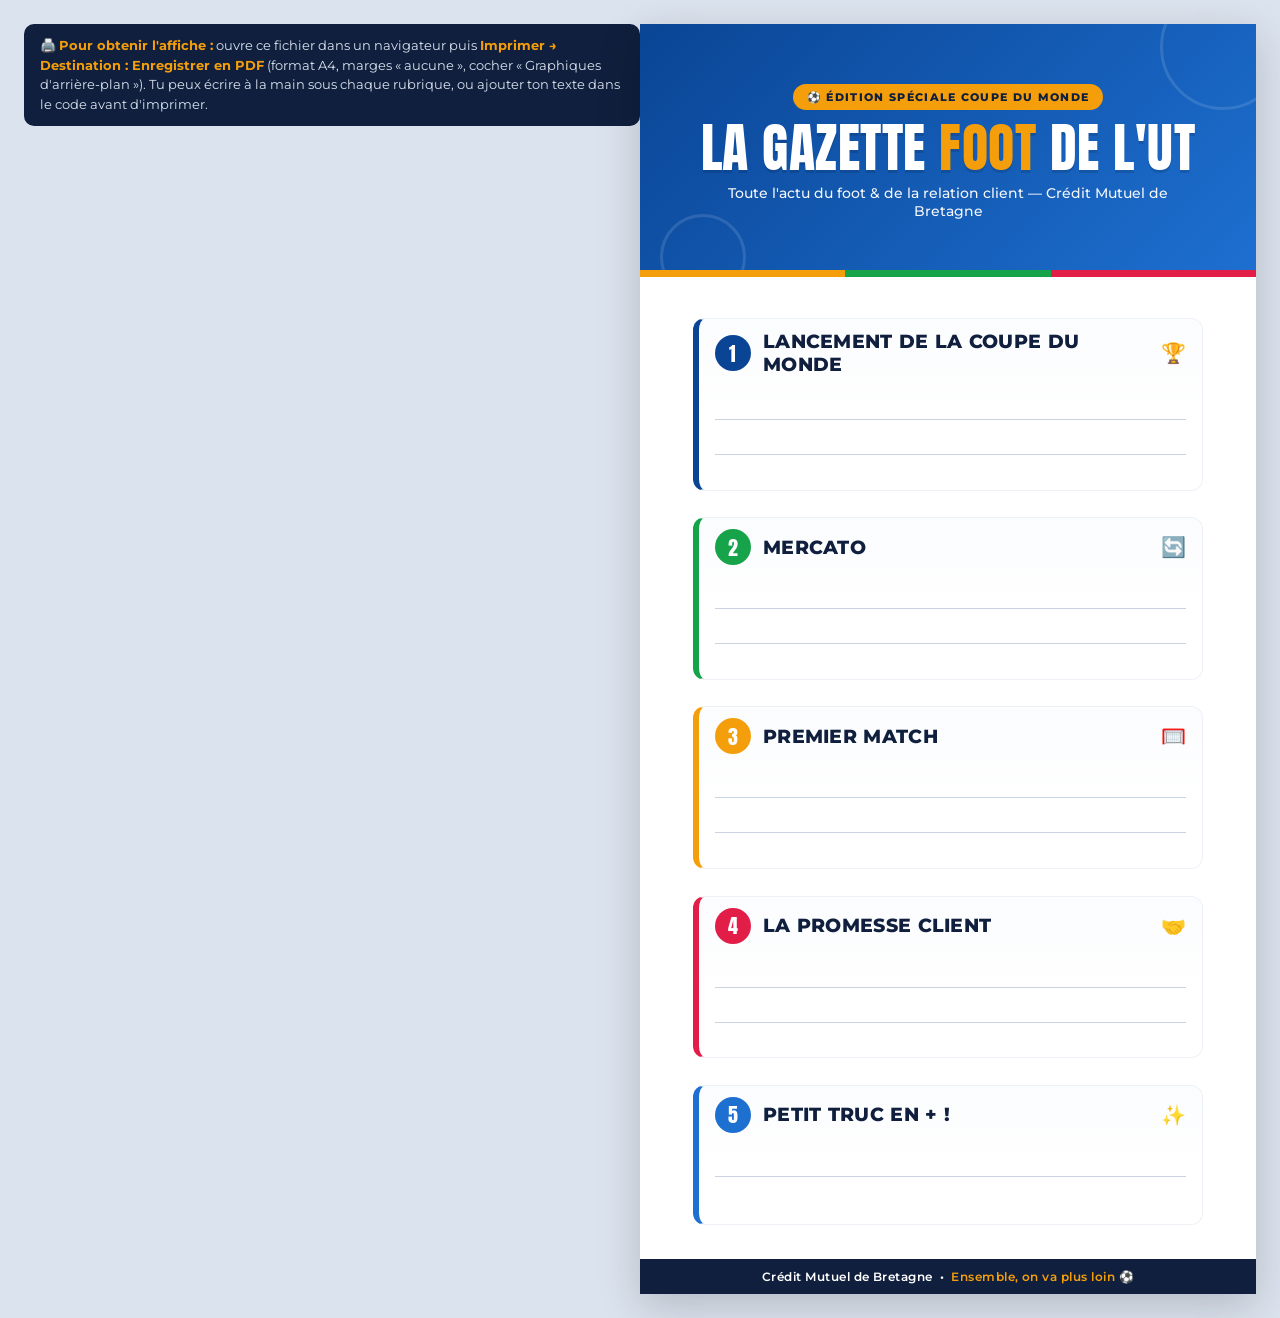
==== gazette-foot.html @ 5074d4c9 "Ajout affiche A4 La Gazette Foot de l'UT (5 rubriques, print-ready)" ====
<!DOCTYPE html>
<html lang="fr">
<head>
<meta charset="UTF-8">
<meta name="viewport" content="width=device-width, initial-scale=1.0">
<title>La Gazette Foot de l'UT — Affiche A4</title>
<link rel="preconnect" href="https://fonts.googleapis.com">
<link rel="preconnect" href="https://fonts.gstatic.com" crossorigin>
<link href="https://fonts.googleapis.com/css2?family=Anton&family=Montserrat:wght@400;500;600;700;800&display=swap" rel="stylesheet">
<style>
    :root{
        /* Palette pro & dynamique — bleu Crédit Mutuel + accents énergiques */
        --bleu:#0a4595;        /* bleu corporate */
        --bleu-clair:#1d6fd0;
        --vert:#16a34a;        /* terrain / fraîcheur */
        --orange:#f59e0b;      /* énergie, fun maîtrisé */
        --rouge:#e11d48;       /* accent ponctuel */
        --gris:#475569;
        --gris-clair:#eef2f7;
        --encre:#0f1f3d;
        --blanc:#ffffff;
    }

    *{box-sizing:border-box;margin:0;padding:0;}

    body{
        font-family:'Montserrat',Arial,sans-serif;
        background:#dbe3ee;
        color:var(--encre);
        display:flex;
        justify-content:center;
        padding:24px;
    }

    /* ---- Format A4 ---- */
    .page{
        width:210mm;
        min-height:297mm;
        background:var(--blanc);
        box-shadow:0 12px 40px rgba(0,0,0,.18);
        display:flex;
        flex-direction:column;
        overflow:hidden;
        position:relative;
    }

    /* ====== EN-TÊTE / TITRE ====== */
    .header{
        position:relative;
        background:linear-gradient(135deg,var(--bleu) 0%,var(--bleu-clair) 100%);
        color:var(--blanc);
        padding:16mm 14mm 13mm;
        text-align:center;
        overflow:hidden;
    }
    /* petites touches "ballons" en filigrane */
    .header::before,
    .header::after{
        content:"";
        position:absolute;
        border-radius:50%;
        border:3px solid rgba(255,255,255,.12);
    }
    .header::before{width:120px;height:120px;top:-40px;right:-30px;}
    .header::after{width:80px;height:80px;bottom:-30px;left:20px;}

    .kicker{
        display:inline-block;
        background:var(--orange);
        color:var(--encre);
        font-weight:800;
        letter-spacing:.12em;
        text-transform:uppercase;
        font-size:11px;
        padding:6px 14px;
        border-radius:30px;
        margin-bottom:10px;
        position:relative;
        z-index:1;
    }
    .header h1{
        font-family:'Anton',sans-serif;
        font-weight:400;
        font-size:54px;
        line-height:1;
        letter-spacing:.5px;
        text-transform:uppercase;
        position:relative;
        z-index:1;
        text-shadow:0 3px 0 rgba(0,0,0,.12);
    }
    .header h1 .foot{
        color:var(--orange);
    }
    .header .soustitre{
        margin-top:10px;
        font-size:14px;
        font-weight:500;
        opacity:.95;
        position:relative;
        z-index:1;
    }
    /* liseré tricouleur sportif sous le titre */
    .liseré{
        display:flex;
        height:7px;
    }
    .liseré span{flex:1;}
    .liseré .l1{background:var(--orange);}
    .liseré .l2{background:var(--vert);}
    .liseré .l3{background:var(--rouge);}

    /* ====== CORPS / RUBRIQUES ====== */
    .corps{
        flex:1;
        padding:11mm 14mm 9mm;
        display:flex;
        flex-direction:column;
        gap:7mm;
    }

    .rubrique{
        border:1.5px solid var(--gris-clair);
        border-left:6px solid var(--bleu);
        border-radius:12px;
        padding:11px 16px 14px;
        background:linear-gradient(180deg,#fbfcfe 0%,#ffffff 60%);
    }
    /* couleur de liseré différente par rubrique = fun mais sobre */
    .rubrique.r1{border-left-color:var(--bleu);}
    .rubrique.r2{border-left-color:var(--vert);}
    .rubrique.r3{border-left-color:var(--orange);}
    .rubrique.r4{border-left-color:var(--rouge);}
    .rubrique.r5{border-left-color:var(--bleu-clair);}

    .rubrique-tete{
        display:flex;
        align-items:center;
        gap:12px;
        margin-bottom:9px;
    }
    .numero{
        flex:none;
        width:36px;height:36px;
        border-radius:50%;
        display:flex;align-items:center;justify-content:center;
        font-family:'Anton',sans-serif;
        font-size:20px;
        color:var(--blanc);
    }
    .r1 .numero{background:var(--bleu);}
    .r2 .numero{background:var(--vert);}
    .r3 .numero{background:var(--orange);}
    .r4 .numero{background:var(--rouge);}
    .r5 .numero{background:var(--bleu-clair);}

    .rubrique-tete h2{
        font-size:19px;
        font-weight:800;
        text-transform:uppercase;
        letter-spacing:.3px;
        color:var(--encre);
    }
    .rubrique-tete .emoji{font-size:20px;margin-left:auto;}

    /* zone d'écriture : lignes pointillées pour laisser de la place */
    .zone{
        min-height:24mm;
        background-image:repeating-linear-gradient(
            to bottom,
            transparent 0,
            transparent 9mm,
            #c9d4e3 9mm,
            #c9d4e3 calc(9mm + 1px)
        );
    }
    .rubrique.compact .zone{min-height:18mm;}

    /* ====== PIED DE PAGE ====== */
    .footer{
        background:var(--encre);
        color:var(--blanc);
        text-align:center;
        padding:10px 14mm;
        font-size:12px;
        font-weight:600;
        letter-spacing:.04em;
    }
    .footer span{color:var(--orange);}

    /* ====== IMPRESSION ====== */
    @page{size:A4;margin:0;}
    @media print{
        body{background:none;padding:0;}
        .page{box-shadow:none;width:210mm;height:297mm;}
        .no-print{display:none!important;}
    }

    /* barre d'aide (écran uniquement) */
    .aide{
        max-width:210mm;
        margin:0 auto 14px;
        background:#0f1f3d;
        color:#dbe3ee;
        border-radius:10px;
        padding:12px 16px;
        font-size:13px;
        line-height:1.5;
    }
    .aide b{color:var(--orange);}
</style>
</head>
<body>
<div class="no-print" style="width:210mm;">
    <div class="aide">
        🖨️ <b>Pour obtenir l'affiche :</b> ouvre ce fichier dans un navigateur puis
        <b>Imprimer&nbsp;→ Destination : Enregistrer en PDF</b> (format A4, marges « aucune »,
        cocher « Graphiques d'arrière-plan »). Tu peux écrire à la main sous chaque rubrique,
        ou ajouter ton texte dans le code avant d'imprimer.
    </div>
</div>

<div class="page">

    <!-- TITRE PRINCIPAL -->
    <header class="header">
        <span class="kicker">⚽ Édition spéciale Coupe du Monde</span>
        <h1>La Gazette <span class="foot">Foot</span> de l'UT</h1>
        <p class="soustitre">Toute l'actu du foot &amp; de la relation client — Crédit Mutuel de Bretagne</p>
    </header>
    <div class="liseré"><span class="l1"></span><span class="l2"></span><span class="l3"></span></div>

    <!-- RUBRIQUES -->
    <main class="corps">

        <section class="rubrique r1">
            <div class="rubrique-tete">
                <div class="numero">1</div>
                <h2>Lancement de la Coupe du Monde</h2>
                <span class="emoji">🏆</span>
            </div>
            <div class="zone"></div>
        </section>

        <section class="rubrique r2">
            <div class="rubrique-tete">
                <div class="numero">2</div>
                <h2>Mercato</h2>
                <span class="emoji">🔄</span>
            </div>
            <div class="zone"></div>
        </section>

        <section class="rubrique r3">
            <div class="rubrique-tete">
                <div class="numero">3</div>
                <h2>Premier Match</h2>
                <span class="emoji">🥅</span>
            </div>
            <div class="zone"></div>
        </section>

        <section class="rubrique r4">
            <div class="rubrique-tete">
                <div class="numero">4</div>
                <h2>La Promesse Client</h2>
                <span class="emoji">🤝</span>
            </div>
            <div class="zone"></div>
        </section>

        <section class="rubrique r5 compact">
            <div class="rubrique-tete">
                <div class="numero">5</div>
                <h2>Petit truc en + !</h2>
                <span class="emoji">✨</span>
            </div>
            <div class="zone"></div>
        </section>

    </main>

    <!-- PIED -->
    <footer class="footer">
        Crédit Mutuel de Bretagne &nbsp;•&nbsp; <span>Ensemble, on va plus loin ⚽</span>
    </footer>

</div>
</body>
</html>
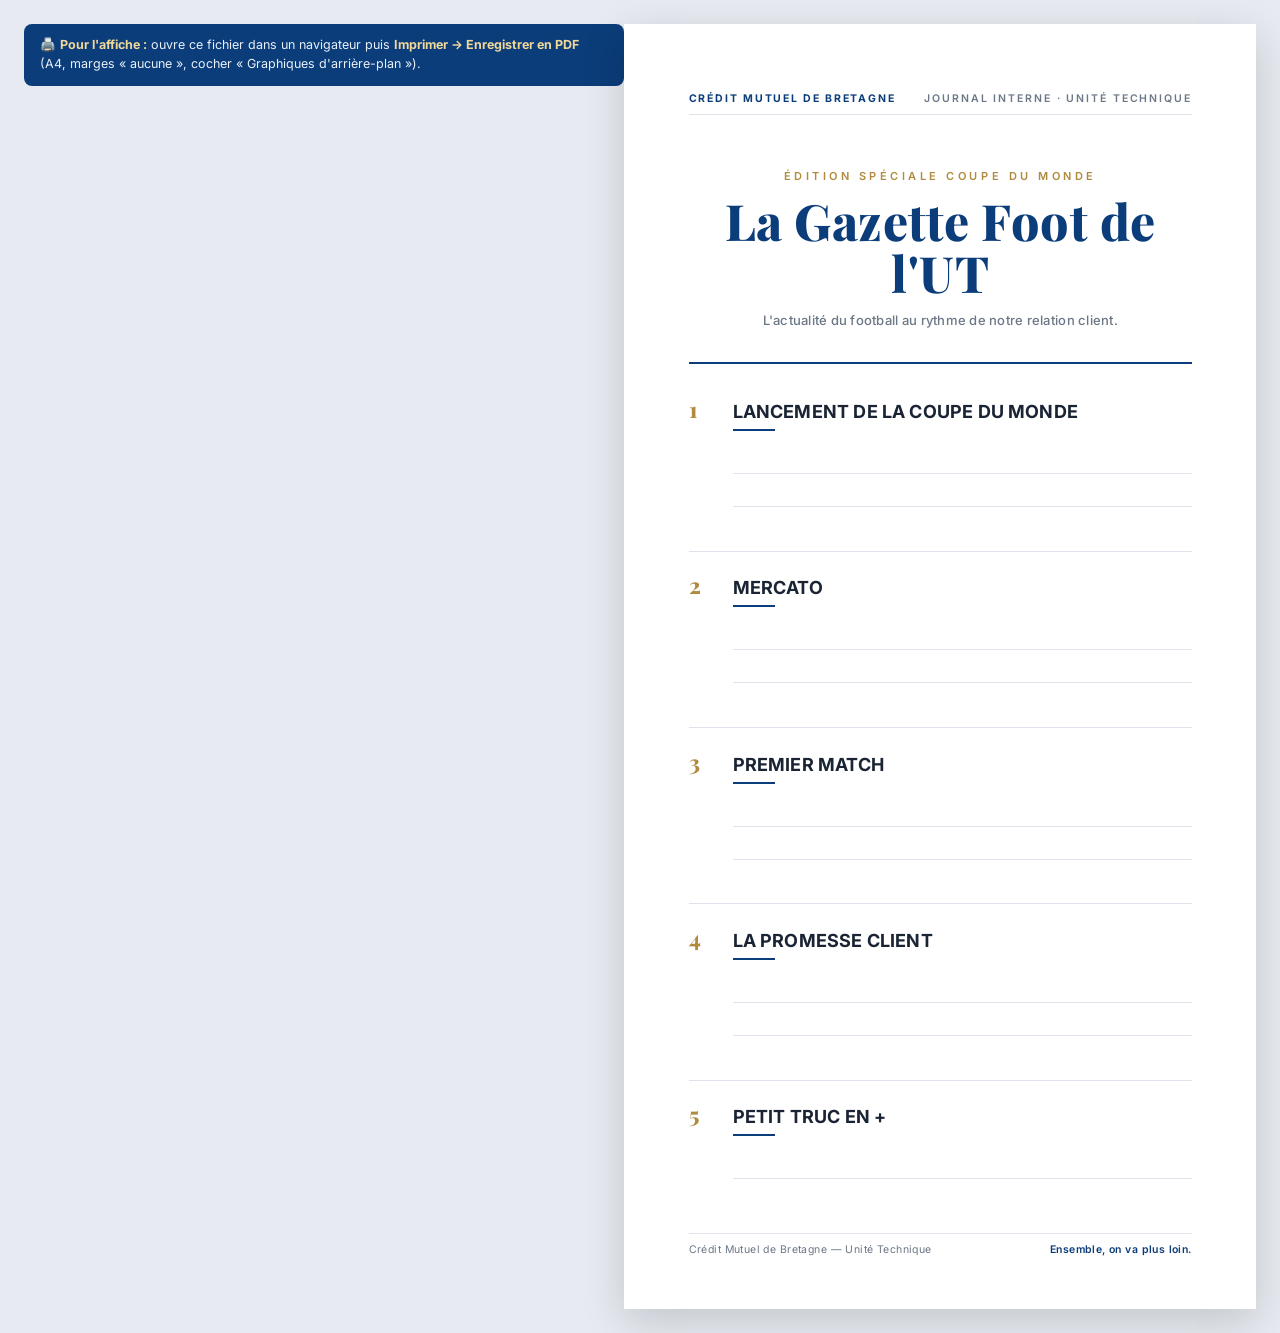
==== commit 0696272d: "Refonte affiche Gazette Foot: design epure et corporate" ====
--- a/gazette-foot.html
+++ b/gazette-foot.html
@@ -6,30 +6,29 @@
 <title>La Gazette Foot de l'UT — Affiche A4</title>
 <link rel="preconnect" href="https://fonts.googleapis.com">
 <link rel="preconnect" href="https://fonts.gstatic.com" crossorigin>
-<link href="https://fonts.googleapis.com/css2?family=Anton&family=Montserrat:wght@400;500;600;700;800&display=swap" rel="stylesheet">
+<link href="https://fonts.googleapis.com/css2?family=Playfair+Display:wght@700;800&family=Inter:wght@400;500;600;700&display=swap" rel="stylesheet">
 <style>
     :root{
-        /* Palette pro & dynamique — bleu Crédit Mutuel + accents énergiques */
-        --bleu:#0a4595;        /* bleu corporate */
-        --bleu-clair:#1d6fd0;
-        --vert:#16a34a;        /* terrain / fraîcheur */
-        --orange:#f59e0b;      /* énergie, fun maîtrisé */
-        --rouge:#e11d48;       /* accent ponctuel */
-        --gris:#475569;
-        --gris-clair:#eef2f7;
-        --encre:#0f1f3d;
+        --bleu:#0b3d7a;        /* bleu corporate profond */
+        --bleu-soft:#5b7aa8;
+        --or:#b08a3e;          /* accent doré sobre */
+        --encre:#1a2434;
+        --gris:#6b7686;
+        --trait:#dfe4ec;
+        --fond-doux:#f7f9fc;
         --blanc:#ffffff;
     }
 
     *{box-sizing:border-box;margin:0;padding:0;}
 
     body{
-        font-family:'Montserrat',Arial,sans-serif;
-        background:#dbe3ee;
+        font-family:'Inter',Arial,sans-serif;
+        background:#e7ebf1;
         color:var(--encre);
         display:flex;
         justify-content:center;
         padding:24px;
+        -webkit-font-smoothing:antialiased;
     }
 
     /* ---- Format A4 ---- */
@@ -37,156 +36,130 @@
         width:210mm;
         min-height:297mm;
         background:var(--blanc);
-        box-shadow:0 12px 40px rgba(0,0,0,.18);
+        box-shadow:0 12px 40px rgba(0,0,0,.16);
         display:flex;
         flex-direction:column;
-        overflow:hidden;
         position:relative;
-    }
-
-    /* ====== EN-TÊTE / TITRE ====== */
-    .header{
-        position:relative;
-        background:linear-gradient(135deg,var(--bleu) 0%,var(--bleu-clair) 100%);
-        color:var(--blanc);
-        padding:16mm 14mm 13mm;
+        padding:18mm 17mm 0;
+    }
+
+    /* ====== EN-TÊTE ====== */
+    .bandeau{
+        display:flex;
+        align-items:center;
+        justify-content:space-between;
+        font-size:10.5px;
+        letter-spacing:.18em;
+        text-transform:uppercase;
+        color:var(--gris);
+        font-weight:600;
+        padding-bottom:9px;
+        border-bottom:1px solid var(--trait);
+    }
+    .bandeau .marque{color:var(--bleu);font-weight:700;}
+
+    .titre{
         text-align:center;
-        overflow:hidden;
-    }
-    /* petites touches "ballons" en filigrane */
-    .header::before,
-    .header::after{
-        content:"";
-        position:absolute;
-        border-radius:50%;
-        border:3px solid rgba(255,255,255,.12);
-    }
-    .header::before{width:120px;height:120px;top:-40px;right:-30px;}
-    .header::after{width:80px;height:80px;bottom:-30px;left:20px;}
-
-    .kicker{
+        padding:13mm 0 9mm;
+        border-bottom:2.5px solid var(--bleu);
+    }
+    .titre .edition{
         display:inline-block;
-        background:var(--orange);
-        color:var(--encre);
+        font-size:11px;
+        letter-spacing:.32em;
+        text-transform:uppercase;
+        color:var(--or);
+        font-weight:600;
+        margin-bottom:12px;
+    }
+    .titre h1{
+        font-family:'Playfair Display',Georgia,serif;
         font-weight:800;
-        letter-spacing:.12em;
-        text-transform:uppercase;
-        font-size:11px;
-        padding:6px 14px;
-        border-radius:30px;
-        margin-bottom:10px;
-        position:relative;
-        z-index:1;
-    }
-    .header h1{
-        font-family:'Anton',sans-serif;
-        font-weight:400;
-        font-size:54px;
-        line-height:1;
+        font-size:50px;
+        line-height:1.04;
+        color:var(--bleu);
         letter-spacing:.5px;
-        text-transform:uppercase;
-        position:relative;
-        z-index:1;
-        text-shadow:0 3px 0 rgba(0,0,0,.12);
-    }
-    .header h1 .foot{
-        color:var(--orange);
-    }
-    .header .soustitre{
-        margin-top:10px;
-        font-size:14px;
+    }
+    .titre .accroche{
+        margin-top:13px;
+        font-size:13px;
+        color:var(--gris);
         font-weight:500;
-        opacity:.95;
-        position:relative;
-        z-index:1;
-    }
-    /* liseré tricouleur sportif sous le titre */
-    .liseré{
-        display:flex;
-        height:7px;
-    }
-    .liseré span{flex:1;}
-    .liseré .l1{background:var(--orange);}
-    .liseré .l2{background:var(--vert);}
-    .liseré .l3{background:var(--rouge);}
-
-    /* ====== CORPS / RUBRIQUES ====== */
+        letter-spacing:.02em;
+    }
+
+    /* ====== RUBRIQUES ====== */
     .corps{
         flex:1;
-        padding:11mm 14mm 9mm;
+        padding-top:9mm;
         display:flex;
         flex-direction:column;
-        gap:7mm;
+        gap:6mm;
     }
 
     .rubrique{
-        border:1.5px solid var(--gris-clair);
-        border-left:6px solid var(--bleu);
-        border-radius:12px;
-        padding:11px 16px 14px;
-        background:linear-gradient(180deg,#fbfcfe 0%,#ffffff 60%);
-    }
-    /* couleur de liseré différente par rubrique = fun mais sobre */
-    .rubrique.r1{border-left-color:var(--bleu);}
-    .rubrique.r2{border-left-color:var(--vert);}
-    .rubrique.r3{border-left-color:var(--orange);}
-    .rubrique.r4{border-left-color:var(--rouge);}
-    .rubrique.r5{border-left-color:var(--bleu-clair);}
+        padding-bottom:6mm;
+        border-bottom:1px solid var(--trait);
+    }
+    .rubrique:last-child{border-bottom:none;}
 
     .rubrique-tete{
         display:flex;
-        align-items:center;
-        gap:12px;
-        margin-bottom:9px;
+        align-items:baseline;
+        gap:14px;
+        margin-bottom:10px;
     }
     .numero{
         flex:none;
-        width:36px;height:36px;
-        border-radius:50%;
-        display:flex;align-items:center;justify-content:center;
-        font-family:'Anton',sans-serif;
-        font-size:20px;
-        color:var(--blanc);
-    }
-    .r1 .numero{background:var(--bleu);}
-    .r2 .numero{background:var(--vert);}
-    .r3 .numero{background:var(--orange);}
-    .r4 .numero{background:var(--rouge);}
-    .r5 .numero{background:var(--bleu-clair);}
-
+        font-family:'Playfair Display',serif;
+        font-weight:800;
+        font-size:22px;
+        color:var(--or);
+        width:30px;
+        line-height:1;
+    }
     .rubrique-tete h2{
-        font-size:19px;
-        font-weight:800;
+        font-size:18px;
+        font-weight:700;
+        letter-spacing:.01em;
+        color:var(--encre);
         text-transform:uppercase;
-        letter-spacing:.3px;
-        color:var(--encre);
-    }
-    .rubrique-tete .emoji{font-size:20px;margin-left:auto;}
-
-    /* zone d'écriture : lignes pointillées pour laisser de la place */
+    }
+    .rubrique-tete h2 .filet{
+        display:block;
+        width:42px;
+        height:2px;
+        background:var(--bleu);
+        margin-top:7px;
+    }
+
+    /* zone d'écriture sobre */
     .zone{
-        min-height:24mm;
+        margin-left:44px;
+        min-height:23mm;
         background-image:repeating-linear-gradient(
             to bottom,
             transparent 0,
-            transparent 9mm,
-            #c9d4e3 9mm,
-            #c9d4e3 calc(9mm + 1px)
+            transparent 8.5mm,
+            var(--trait) 8.5mm,
+            var(--trait) calc(8.5mm + 1px)
         );
     }
-    .rubrique.compact .zone{min-height:18mm;}
-
-    /* ====== PIED DE PAGE ====== */
+    .rubrique.compact .zone{min-height:17mm;}
+
+    /* ====== PIED ====== */
     .footer{
-        background:var(--encre);
-        color:var(--blanc);
-        text-align:center;
-        padding:10px 14mm;
-        font-size:12px;
-        font-weight:600;
+        margin-top:auto;
+        display:flex;
+        align-items:center;
+        justify-content:space-between;
+        font-size:10.5px;
+        color:var(--gris);
         letter-spacing:.04em;
-    }
-    .footer span{color:var(--orange);}
+        padding:9px 0 14mm;
+        border-top:1px solid var(--trait);
+    }
+    .footer .signature{color:var(--bleu);font-weight:600;}
 
     /* ====== IMPRESSION ====== */
     @page{size:A4;margin:0;}
@@ -196,93 +169,82 @@
         .no-print{display:none!important;}
     }
 
-    /* barre d'aide (écran uniquement) */
     .aide{
-        max-width:210mm;
-        margin:0 auto 14px;
-        background:#0f1f3d;
-        color:#dbe3ee;
-        border-radius:10px;
-        padding:12px 16px;
-        font-size:13px;
-        line-height:1.5;
-    }
-    .aide b{color:var(--orange);}
+        max-width:210mm;margin:0 auto 14px;
+        background:var(--bleu);color:#eaf0f8;border-radius:8px;
+        padding:12px 16px;font-size:12.5px;line-height:1.5;
+    }
+    .aide b{color:#f0d79a;}
 </style>
 </head>
 <body>
 <div class="no-print" style="width:210mm;">
     <div class="aide">
-        🖨️ <b>Pour obtenir l'affiche :</b> ouvre ce fichier dans un navigateur puis
-        <b>Imprimer&nbsp;→ Destination : Enregistrer en PDF</b> (format A4, marges « aucune »,
-        cocher « Graphiques d'arrière-plan »). Tu peux écrire à la main sous chaque rubrique,
-        ou ajouter ton texte dans le code avant d'imprimer.
+        🖨️ <b>Pour l'affiche :</b> ouvre ce fichier dans un navigateur puis
+        <b>Imprimer → Enregistrer en PDF</b> (A4, marges « aucune », cocher « Graphiques d'arrière-plan »).
     </div>
 </div>
 
 <div class="page">
 
-    <!-- TITRE PRINCIPAL -->
-    <header class="header">
-        <span class="kicker">⚽ Édition spéciale Coupe du Monde</span>
-        <h1>La Gazette <span class="foot">Foot</span> de l'UT</h1>
-        <p class="soustitre">Toute l'actu du foot &amp; de la relation client — Crédit Mutuel de Bretagne</p>
+    <div class="bandeau">
+        <span class="marque">Crédit Mutuel de Bretagne</span>
+        <span>Journal interne · Unité Technique</span>
+    </div>
+
+    <header class="titre">
+        <span class="edition">Édition spéciale Coupe du Monde</span>
+        <h1>La Gazette Foot de l'UT</h1>
+        <p class="accroche">L'actualité du football au rythme de notre relation client.</p>
     </header>
-    <div class="liseré"><span class="l1"></span><span class="l2"></span><span class="l3"></span></div>
-
-    <!-- RUBRIQUES -->
+
     <main class="corps">
 
-        <section class="rubrique r1">
-            <div class="rubrique-tete">
-                <div class="numero">1</div>
-                <h2>Lancement de la Coupe du Monde</h2>
-                <span class="emoji">🏆</span>
-            </div>
-            <div class="zone"></div>
-        </section>
-
-        <section class="rubrique r2">
-            <div class="rubrique-tete">
-                <div class="numero">2</div>
-                <h2>Mercato</h2>
-                <span class="emoji">🔄</span>
-            </div>
-            <div class="zone"></div>
-        </section>
-
-        <section class="rubrique r3">
-            <div class="rubrique-tete">
-                <div class="numero">3</div>
-                <h2>Premier Match</h2>
-                <span class="emoji">🥅</span>
-            </div>
-            <div class="zone"></div>
-        </section>
-
-        <section class="rubrique r4">
-            <div class="rubrique-tete">
-                <div class="numero">4</div>
-                <h2>La Promesse Client</h2>
-                <span class="emoji">🤝</span>
-            </div>
-            <div class="zone"></div>
-        </section>
-
-        <section class="rubrique r5 compact">
-            <div class="rubrique-tete">
-                <div class="numero">5</div>
-                <h2>Petit truc en + !</h2>
-                <span class="emoji">✨</span>
+        <section class="rubrique">
+            <div class="rubrique-tete">
+                <span class="numero">1</span>
+                <h2>Lancement de la Coupe du Monde<span class="filet"></span></h2>
+            </div>
+            <div class="zone"></div>
+        </section>
+
+        <section class="rubrique">
+            <div class="rubrique-tete">
+                <span class="numero">2</span>
+                <h2>Mercato<span class="filet"></span></h2>
+            </div>
+            <div class="zone"></div>
+        </section>
+
+        <section class="rubrique">
+            <div class="rubrique-tete">
+                <span class="numero">3</span>
+                <h2>Premier Match<span class="filet"></span></h2>
+            </div>
+            <div class="zone"></div>
+        </section>
+
+        <section class="rubrique">
+            <div class="rubrique-tete">
+                <span class="numero">4</span>
+                <h2>La Promesse Client<span class="filet"></span></h2>
+            </div>
+            <div class="zone"></div>
+        </section>
+
+        <section class="rubrique compact">
+            <div class="rubrique-tete">
+                <span class="numero">5</span>
+                <h2>Petit truc en +<span class="filet"></span></h2>
             </div>
             <div class="zone"></div>
         </section>
 
     </main>
 
-    <!-- PIED -->
     <footer class="footer">
-        Crédit Mutuel de Bretagne &nbsp;•&nbsp; <span>Ensemble, on va plus loin ⚽</span>
+        <span>Crédit Mutuel de Bretagne — Unité Technique</span>
+        <span class="signature">Ensemble, on va plus loin.</span>
     </footer>
 
 </div>
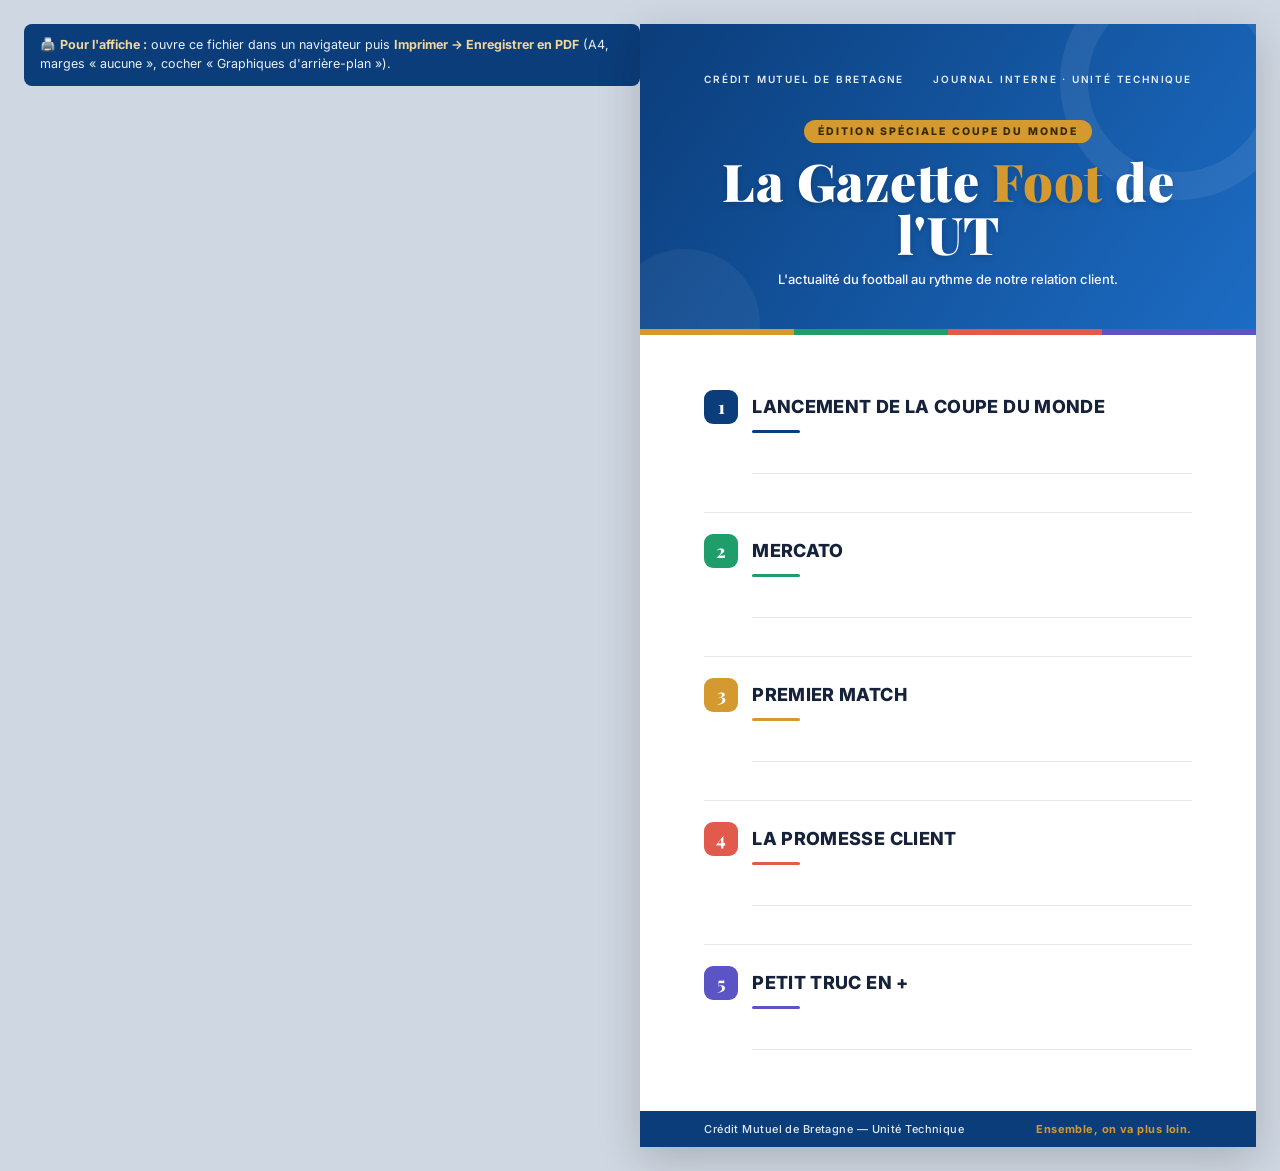
==== commit 84d48f84: "Affiche pleine page bord a bord avec accents colores" ====
--- a/gazette-foot.html
+++ b/gazette-foot.html
@@ -6,16 +6,18 @@
 <title>La Gazette Foot de l'UT — Affiche A4</title>
 <link rel="preconnect" href="https://fonts.googleapis.com">
 <link rel="preconnect" href="https://fonts.gstatic.com" crossorigin>
-<link href="https://fonts.googleapis.com/css2?family=Playfair+Display:wght@700;800&family=Inter:wght@400;500;600;700&display=swap" rel="stylesheet">
+<link href="https://fonts.googleapis.com/css2?family=Playfair+Display:wght@700;800;900&family=Inter:wght@400;500;600;700;800&display=swap" rel="stylesheet">
 <style>
     :root{
-        --bleu:#0b3d7a;        /* bleu corporate profond */
-        --bleu-soft:#5b7aa8;
-        --or:#b08a3e;          /* accent doré sobre */
-        --encre:#1a2434;
+        --bleu:#0b3d7a;
+        --bleu-clair:#1c6cc4;
+        --or:#d49a2f;
+        --vert:#1f9d6b;
+        --corail:#e15a4c;
+        --violet:#5b54c4;
+        --encre:#16223a;
         --gris:#6b7686;
-        --trait:#dfe4ec;
-        --fond-doux:#f7f9fc;
+        --trait:#e2e7ef;
         --blanc:#ffffff;
     }
 
@@ -23,7 +25,7 @@
 
     body{
         font-family:'Inter',Arial,sans-serif;
-        background:#e7ebf1;
+        background:#cfd7e2;
         color:var(--encre);
         display:flex;
         justify-content:center;
@@ -31,112 +33,116 @@
         -webkit-font-smoothing:antialiased;
     }
 
-    /* ---- Format A4 ---- */
+    /* ---- A4 pleine page ---- */
     .page{
         width:210mm;
-        min-height:297mm;
+        height:297mm;
         background:var(--blanc);
-        box-shadow:0 12px 40px rgba(0,0,0,.16);
+        box-shadow:0 12px 40px rgba(0,0,0,.18);
         display:flex;
         flex-direction:column;
         position:relative;
-        padding:18mm 17mm 0;
-    }
-
-    /* ====== EN-TÊTE ====== */
-    .bandeau{
-        display:flex;
-        align-items:center;
-        justify-content:space-between;
-        font-size:10.5px;
-        letter-spacing:.18em;
-        text-transform:uppercase;
-        color:var(--gris);
-        font-weight:600;
-        padding-bottom:9px;
-        border-bottom:1px solid var(--trait);
-    }
-    .bandeau .marque{color:var(--bleu);font-weight:700;}
-
-    .titre{
+        overflow:hidden;
+    }
+
+    /* ====== EN-TÊTE pleine largeur ====== */
+    .header{
+        position:relative;
+        background:linear-gradient(125deg,var(--bleu) 0%,var(--bleu-clair) 100%);
+        color:var(--blanc);
+        padding:13mm 17mm 11mm;
         text-align:center;
-        padding:13mm 0 9mm;
-        border-bottom:2.5px solid var(--bleu);
-    }
-    .titre .edition{
-        display:inline-block;
-        font-size:11px;
-        letter-spacing:.32em;
-        text-transform:uppercase;
-        color:var(--or);
-        font-weight:600;
-        margin-bottom:12px;
-    }
-    .titre h1{
+        overflow:hidden;
+    }
+    .header::before{
+        content:"";position:absolute;top:-60px;right:-40px;
+        width:180px;height:180px;border-radius:50%;
+        border:28px solid rgba(255,255,255,.07);
+    }
+    .header::after{
+        content:"";position:absolute;bottom:-70px;left:-30px;
+        width:150px;height:150px;border-radius:50%;
+        background:rgba(255,255,255,.05);
+    }
+    .header .top{
+        display:flex;justify-content:space-between;align-items:center;
+        font-size:10px;letter-spacing:.18em;text-transform:uppercase;
+        font-weight:600;opacity:.9;position:relative;z-index:1;
+        padding-bottom:9mm;
+    }
+    .edition{
+        display:inline-block;background:var(--or);color:#3a2a06;
+        font-size:10.5px;letter-spacing:.2em;text-transform:uppercase;
+        font-weight:800;padding:5px 14px;border-radius:30px;
+        margin-bottom:11px;position:relative;z-index:1;
+    }
+    .header h1{
         font-family:'Playfair Display',Georgia,serif;
-        font-weight:800;
-        font-size:50px;
-        line-height:1.04;
-        color:var(--bleu);
-        letter-spacing:.5px;
-    }
-    .titre .accroche{
-        margin-top:13px;
-        font-size:13px;
-        color:var(--gris);
-        font-weight:500;
-        letter-spacing:.02em;
-    }
-
-    /* ====== RUBRIQUES ====== */
+        font-weight:900;font-size:52px;line-height:1.02;
+        letter-spacing:.5px;position:relative;z-index:1;
+        text-shadow:0 2px 6px rgba(0,0,0,.18);
+    }
+    .header h1 em{font-style:normal;color:var(--or);}
+    .header .accroche{
+        margin-top:11px;font-size:13px;font-weight:500;opacity:.96;
+        position:relative;z-index:1;
+    }
+    /* liseré multicolore pleine largeur */
+    .liseré{display:flex;height:6px;}
+    .liseré i{flex:1;}
+    .liseré i:nth-child(1){background:var(--or);}
+    .liseré i:nth-child(2){background:var(--vert);}
+    .liseré i:nth-child(3){background:var(--corail);}
+    .liseré i:nth-child(4){background:var(--violet);}
+
+    /* ====== CORPS : remplit toute la hauteur ====== */
     .corps{
         flex:1;
-        padding-top:9mm;
         display:flex;
         flex-direction:column;
-        gap:6mm;
+        padding:9mm 17mm 6mm;
     }
 
     .rubrique{
-        padding-bottom:6mm;
+        flex:1;                 /* chaque rubrique occupe une part égale -> page pleine */
+        display:flex;
+        flex-direction:column;
+        padding:5.5mm 0;
         border-bottom:1px solid var(--trait);
     }
     .rubrique:last-child{border-bottom:none;}
 
     .rubrique-tete{
-        display:flex;
-        align-items:baseline;
-        gap:14px;
-        margin-bottom:10px;
+        display:flex;align-items:center;gap:14px;margin-bottom:6px;
     }
     .numero{
-        flex:none;
-        font-family:'Playfair Display',serif;
-        font-weight:800;
-        font-size:22px;
-        color:var(--or);
-        width:30px;
-        line-height:1;
-    }
+        flex:none;width:34px;height:34px;border-radius:9px;
+        display:flex;align-items:center;justify-content:center;
+        font-family:'Playfair Display',serif;font-weight:800;font-size:18px;
+        color:var(--blanc);
+    }
+    .r1 .numero{background:var(--bleu);}
+    .r2 .numero{background:var(--vert);}
+    .r3 .numero{background:var(--or);}
+    .r4 .numero{background:var(--corail);}
+    .r5 .numero{background:var(--violet);}
+
     .rubrique-tete h2{
-        font-size:18px;
-        font-weight:700;
-        letter-spacing:.01em;
-        color:var(--encre);
-        text-transform:uppercase;
-    }
-    .rubrique-tete h2 .filet{
-        display:block;
-        width:42px;
-        height:2px;
-        background:var(--bleu);
-        margin-top:7px;
-    }
-
-    /* zone d'écriture sobre */
+        font-size:18px;font-weight:800;text-transform:uppercase;
+        letter-spacing:.02em;color:var(--encre);
+    }
+    .filet{height:3px;width:48px;border-radius:3px;margin-left:48px;margin-bottom:2px;}
+    .r1 .filet{background:var(--bleu);}
+    .r2 .filet{background:var(--vert);}
+    .r3 .filet{background:var(--or);}
+    .r4 .filet{background:var(--corail);}
+    .r5 .filet{background:var(--violet);}
+
+    /* zone d'écriture qui s'étire pour remplir la rubrique */
     .zone{
-        margin-left:44px;
-        min-height:23mm;
+        flex:1;
+        margin-left:48px;
+        margin-top:6px;
         background-image:repeating-linear-gradient(
             to bottom,
             transparent 0,
@@ -145,27 +151,20 @@
             var(--trait) calc(8.5mm + 1px)
         );
     }
-    .rubrique.compact .zone{min-height:17mm;}
-
-    /* ====== PIED ====== */
+
+    /* ====== PIED pleine largeur ====== */
     .footer{
-        margin-top:auto;
-        display:flex;
-        align-items:center;
-        justify-content:space-between;
-        font-size:10.5px;
-        color:var(--gris);
-        letter-spacing:.04em;
-        padding:9px 0 14mm;
-        border-top:1px solid var(--trait);
-    }
-    .footer .signature{color:var(--bleu);font-weight:600;}
-
-    /* ====== IMPRESSION ====== */
+        background:var(--bleu);color:#dfe9f7;
+        display:flex;align-items:center;justify-content:space-between;
+        font-size:11px;letter-spacing:.04em;font-weight:500;
+        padding:11px 17mm;
+    }
+    .footer .signature{color:var(--or);font-weight:700;}
+
     @page{size:A4;margin:0;}
     @media print{
         body{background:none;padding:0;}
-        .page{box-shadow:none;width:210mm;height:297mm;}
+        .page{box-shadow:none;}
         .no-print{display:none!important;}
     }
 
@@ -187,56 +186,46 @@
 
 <div class="page">
 
-    <div class="bandeau">
-        <span class="marque">Crédit Mutuel de Bretagne</span>
-        <span>Journal interne · Unité Technique</span>
-    </div>
-
-    <header class="titre">
+    <header class="header">
+        <div class="top">
+            <span>Crédit Mutuel de Bretagne</span>
+            <span>Journal interne · Unité Technique</span>
+        </div>
         <span class="edition">Édition spéciale Coupe du Monde</span>
-        <h1>La Gazette Foot de l'UT</h1>
+        <h1>La Gazette <em>Foot</em> de l'UT</h1>
         <p class="accroche">L'actualité du football au rythme de notre relation client.</p>
     </header>
+    <div class="liseré"><i></i><i></i><i></i><i></i></div>
 
     <main class="corps">
 
-        <section class="rubrique">
-            <div class="rubrique-tete">
-                <span class="numero">1</span>
-                <h2>Lancement de la Coupe du Monde<span class="filet"></span></h2>
-            </div>
-            <div class="zone"></div>
-        </section>
-
-        <section class="rubrique">
-            <div class="rubrique-tete">
-                <span class="numero">2</span>
-                <h2>Mercato<span class="filet"></span></h2>
-            </div>
-            <div class="zone"></div>
-        </section>
-
-        <section class="rubrique">
-            <div class="rubrique-tete">
-                <span class="numero">3</span>
-                <h2>Premier Match<span class="filet"></span></h2>
-            </div>
-            <div class="zone"></div>
-        </section>
-
-        <section class="rubrique">
-            <div class="rubrique-tete">
-                <span class="numero">4</span>
-                <h2>La Promesse Client<span class="filet"></span></h2>
-            </div>
-            <div class="zone"></div>
-        </section>
-
-        <section class="rubrique compact">
-            <div class="rubrique-tete">
-                <span class="numero">5</span>
-                <h2>Petit truc en +<span class="filet"></span></h2>
-            </div>
+        <section class="rubrique r1">
+            <div class="rubrique-tete"><span class="numero">1</span><h2>Lancement de la Coupe du Monde</h2></div>
+            <div class="filet"></div>
+            <div class="zone"></div>
+        </section>
+
+        <section class="rubrique r2">
+            <div class="rubrique-tete"><span class="numero">2</span><h2>Mercato</h2></div>
+            <div class="filet"></div>
+            <div class="zone"></div>
+        </section>
+
+        <section class="rubrique r3">
+            <div class="rubrique-tete"><span class="numero">3</span><h2>Premier Match</h2></div>
+            <div class="filet"></div>
+            <div class="zone"></div>
+        </section>
+
+        <section class="rubrique r4">
+            <div class="rubrique-tete"><span class="numero">4</span><h2>La Promesse Client</h2></div>
+            <div class="filet"></div>
+            <div class="zone"></div>
+        </section>
+
+        <section class="rubrique r5">
+            <div class="rubrique-tete"><span class="numero">5</span><h2>Petit truc en +</h2></div>
+            <div class="filet"></div>
             <div class="zone"></div>
         </section>
 
